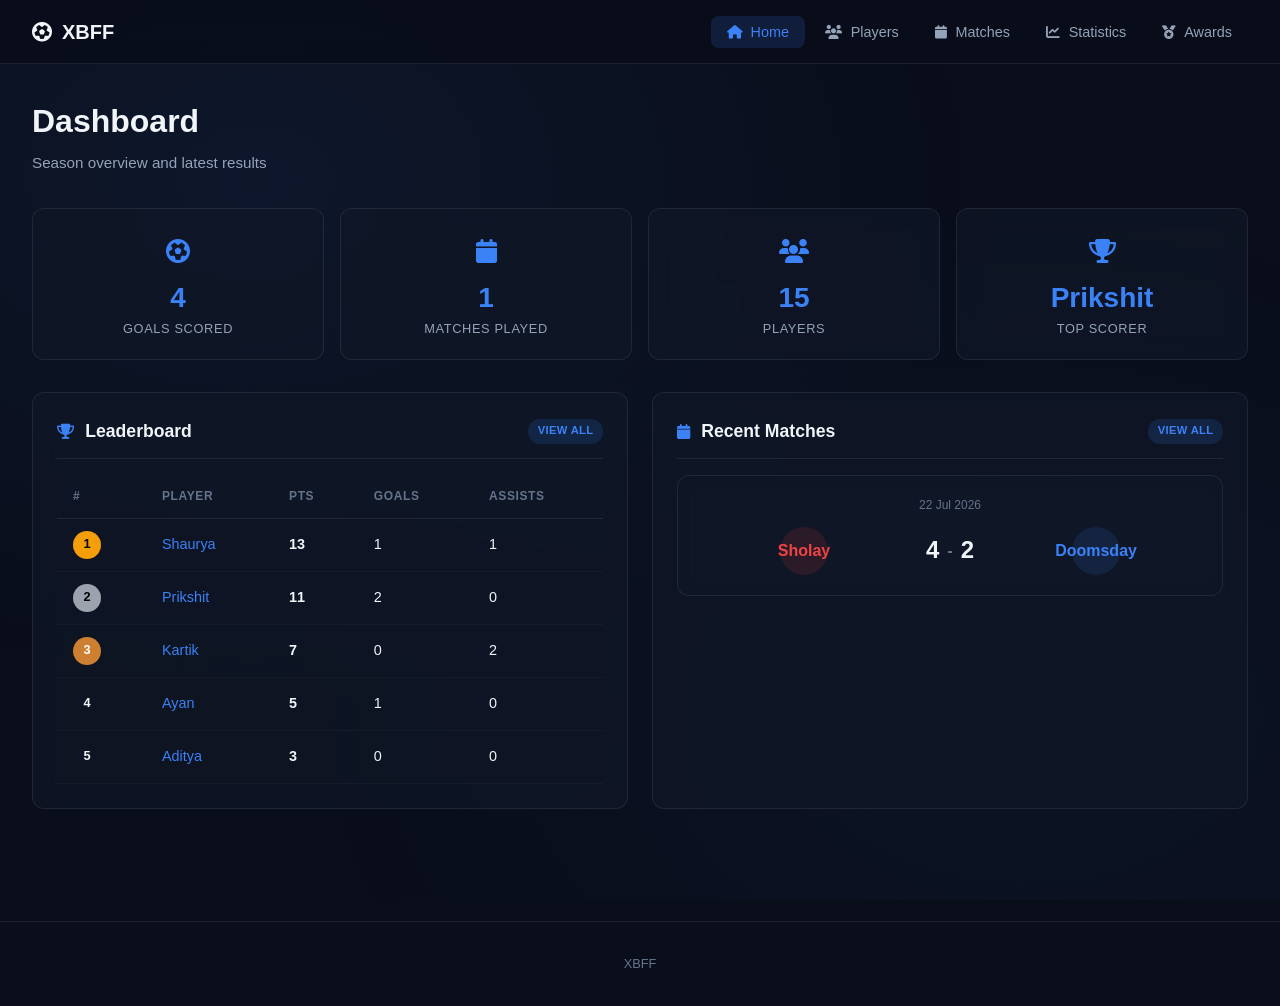
==== index.html @ e1ce7fcb "Initial commit - XBFF football league manager" ====
<!DOCTYPE html>
<html lang="en">
<head>
  <meta charset="UTF-8">
  <meta name="viewport" content="width=device-width, initial-scale=1.0">
  <title>XBFF</title>
  <link rel="stylesheet" href="css/style.css">
  <link rel="stylesheet" href="https://cdnjs.cloudflare.com/ajax/libs/font-awesome/6.5.1/css/all.min.css">
</head>
<body>
  <nav class="navbar">
    <a href="index.html" class="nav-brand"><i class="fa-solid fa-futbol"></i> XBFF</a>
    <ul class="nav-links">
      <li><a href="index.html" data-page="home"><i class="fa-solid fa-house"></i> Home</a></li>
      <li><a href="players.html" data-page="players"><i class="fa-solid fa-users"></i> Players</a></li>
      <li><a href="matches.html" data-page="matches"><i class="fa-solid fa-calendar"></i> Matches</a></li>
      <li><a href="statistics.html" data-page="stats"><i class="fa-solid fa-chart-line"></i> Statistics</a></li>
      <li><a href="awards.html" data-page="awards"><i class="fa-solid fa-medal"></i> Awards</a></li>
    </ul>
    <button class="hamburger" aria-label="Menu">
      <span></span><span></span><span></span>
    </button>
  </nav>

  <main class="main-content">
    <div class="page-header">
      <h1>Dashboard</h1>
      <p>Season overview and latest results</p>
    </div>

    <div class="stat-grid" id="overview-stats">
      <div class="loading">Loading...</div>
    </div>

    <div class="grid-2">
      <div class="card">
        <div class="card-header">
          <h2><i class="fa-solid fa-trophy"></i> Leaderboard</h2>
          <a href="awards.html" class="badge badge-blue">View All</a>
        </div>
        <div class="table-wrapper">
          <table>
            <thead><tr><th>#</th><th>Player</th><th>Pts</th><th>Goals</th><th>Assists</th></tr></thead>
            <tbody id="leaderboard-body"><tr><td colspan="5" class="loading">Loading...</td></tr></tbody>
          </table>
        </div>
      </div>

      <div class="card">
        <div class="card-header">
          <h2><i class="fa-solid fa-calendar"></i> Recent Matches</h2>
          <a href="matches.html" class="badge badge-blue">View All</a>
        </div>
        <div class="grid-4" id="recent-matches" style="margin-bottom:0">
          <div class="loading">Loading...</div>
        </div>
      </div>
    </div>
  </main>

  <footer class="footer">
    <p>XBFF</p>
  </footer>

  <script type="module" src="js/home.js"></script>
</body>
</html>
---- css/style.css ----
:root {
  --bg-primary: #0a0e1a;
  --bg-secondary: #111827;
  --bg-card: rgba(17, 24, 39, 0.7);
  --glass-bg: rgba(255, 255, 255, 0.03);
  --glass-border: rgba(255, 255, 255, 0.08);
  --accent-blue: #3b82f6;
  --accent-blue-dim: rgba(59, 130, 246, 0.15);
  --accent-hover: #60a5fa;
  --text-primary: #f1f5f9;
  --text-secondary: #94a3b8;
  --text-muted: #64748b;
  --gold: #f59e0b;
  --silver: #9ca3af;
  --bronze: #cd7f32;
  --success: #10b981;
  --danger: #ef4444;
  --warning: #f59e0b;
  --radius: 12px;
  --radius-sm: 8px;
  --radius-lg: 16px;
  --shadow: 0 4px 24px rgba(0, 0, 0, 0.3);
  --shadow-lg: 0 8px 40px rgba(0, 0, 0, 0.4);
  --transition: all 0.3s ease;
}

*, *::before, *::after {
  margin: 0;
  padding: 0;
  box-sizing: border-box;
}

html {
  scroll-behavior: smooth;
}

body {
  font-family: 'Segoe UI', -apple-system, BlinkMacSystemFont, sans-serif;
  background: var(--bg-primary);
  color: var(--text-primary);
  min-height: 100vh;
  line-height: 1.6;
  overflow-x: hidden;
}

body::before {
  content: '';
  position: fixed;
  top: 0;
  left: 0;
  width: 100%;
  height: 100%;
  background:
    radial-gradient(ellipse at 20% 20%, rgba(59, 130, 246, 0.08) 0%, transparent 50%),
    radial-gradient(ellipse at 80% 80%, rgba(59, 130, 246, 0.05) 0%, transparent 50%);
  pointer-events: none;
  z-index: 0;
}

a {
  color: var(--accent-blue);
  text-decoration: none;
  transition: var(--transition);
}

a:hover {
  color: var(--accent-hover);
}

/* ===== NAVBAR ===== */
.navbar {
  position: fixed;
  top: 0;
  left: 0;
  right: 0;
  z-index: 1000;
  background: rgba(10, 14, 26, 0.85);
  backdrop-filter: blur(20px);
  -webkit-backdrop-filter: blur(20px);
  border-bottom: 1px solid var(--glass-border);
  padding: 0 2rem;
  height: 64px;
  display: flex;
  align-items: center;
  justify-content: space-between;
}

.nav-brand {
  display: flex;
  align-items: center;
  gap: 10px;
  font-size: 1.25rem;
  font-weight: 700;
  color: var(--text-primary);
}

.nav-brand span {
  color: var(--accent-blue);
}

.nav-links {
  display: flex;
  gap: 0.25rem;
  list-style: none;
}

.nav-links a {
  padding: 0.5rem 1rem;
  border-radius: var(--radius-sm);
  color: var(--text-secondary);
  font-size: 0.9rem;
  font-weight: 500;
  transition: var(--transition);
}

.nav-links a:hover,
.nav-links a.active {
  color: var(--text-primary);
  background: var(--glass-bg);
}

.nav-links a.active {
  color: var(--accent-blue);
  background: var(--accent-blue-dim);
}

.hamburger {
  display: none;
  flex-direction: column;
  gap: 5px;
  cursor: pointer;
  padding: 8px;
  background: none;
  border: none;
}

.hamburger span {
  width: 24px;
  height: 2px;
  background: var(--text-primary);
  border-radius: 2px;
  transition: var(--transition);
}

/* ===== MAIN CONTENT ===== */
.main-content {
  position: relative;
  z-index: 1;
  margin-top: 64px;
  padding: 2rem;
  max-width: 1280px;
  margin-left: auto;
  margin-right: auto;
}

/* ===== PAGE HEADER ===== */
.page-header {
  margin-bottom: 2rem;
}

.page-header h1 {
  font-size: 2rem;
  font-weight: 700;
  margin-bottom: 0.25rem;
}

.page-header p {
  color: var(--text-secondary);
  font-size: 0.95rem;
}

/* ===== CARDS ===== */
.card {
  background: var(--bg-card);
  backdrop-filter: blur(12px);
  -webkit-backdrop-filter: blur(12px);
  border: 1px solid var(--glass-border);
  border-radius: var(--radius);
  padding: 1.5rem;
  transition: var(--transition);
}

.card:hover {
  border-color: rgba(59, 130, 246, 0.2);
  box-shadow: var(--shadow);
}

.card-header {
  display: flex;
  align-items: center;
  justify-content: space-between;
  margin-bottom: 1rem;
  padding-bottom: 0.75rem;
  border-bottom: 1px solid var(--glass-border);
}

.card-header h2 {
  font-size: 1.1rem;
  font-weight: 600;
}

/* ===== STAT CARDS ===== */
.stat-grid {
  display: grid;
  grid-template-columns: repeat(auto-fit, minmax(200px, 1fr));
  gap: 1rem;
  margin-bottom: 2rem;
}

.stat-card {
  background: var(--bg-card);
  backdrop-filter: blur(12px);
  border: 1px solid var(--glass-border);
  border-radius: var(--radius);
  padding: 1.25rem;
  text-align: center;
  transition: var(--transition);
}

.stat-card:hover {
  transform: translateY(-2px);
  border-color: rgba(59, 130, 246, 0.2);
  box-shadow: var(--shadow);
}

.stat-card .stat-icon {
  font-size: 1.75rem;
  margin-bottom: 0.5rem;
}

.stat-card .stat-value {
  font-size: 1.75rem;
  font-weight: 700;
  color: var(--accent-blue);
  line-height: 1.2;
}

.stat-card .stat-label {
  font-size: 0.8rem;
  color: var(--text-secondary);
  text-transform: uppercase;
  letter-spacing: 0.05em;
  margin-top: 0.25rem;
}

/* ===== TABLE ===== */
.table-wrapper {
  overflow-x: auto;
}

table {
  width: 100%;
  border-collapse: collapse;
}

thead th {
  padding: 0.75rem 1rem;
  text-align: left;
  font-size: 0.75rem;
  font-weight: 600;
  color: var(--text-muted);
  text-transform: uppercase;
  letter-spacing: 0.05em;
  border-bottom: 1px solid var(--glass-border);
  white-space: nowrap;
}

tbody td {
  padding: 0.75rem 1rem;
  font-size: 0.9rem;
  border-bottom: 1px solid rgba(255, 255, 255, 0.03);
  white-space: nowrap;
}

tbody tr {
  transition: var(--transition);
}

tbody tr:hover {
  background: rgba(59, 130, 246, 0.05);
}

tbody tr.highlight {
  background: rgba(59, 130, 246, 0.08);
}

.rank-badge {
  display: inline-flex;
  align-items: center;
  justify-content: center;
  width: 28px;
  height: 28px;
  border-radius: 50%;
  font-size: 0.8rem;
  font-weight: 700;
}

.rank-1 { background: var(--gold); color: #000; }
.rank-2 { background: var(--silver); color: #000; }
.rank-3 { background: var(--bronze); color: #fff; }

/* ===== PLAYER CELL ===== */
.player-cell {
  display: flex;
  align-items: center;
  gap: 0.75rem;
}

.player-avatar {
  width: 36px;
  height: 36px;
  border-radius: 50%;
  background: var(--accent-blue-dim);
  display: flex;
  align-items: center;
  justify-content: center;
  font-weight: 700;
  font-size: 0.8rem;
  color: var(--accent-blue);
  flex-shrink: 0;
  overflow: hidden;
}

.player-avatar img {
  width: 100%;
  height: 100%;
  object-fit: cover;
}

.player-name {
  font-weight: 600;
  color: var(--text-primary);
}

/* ===== GRID LAYOUTS ===== */
.grid-2 {
  display: grid;
  grid-template-columns: repeat(auto-fit, minmax(300px, 1fr));
  gap: 1.5rem;
  margin-bottom: 2rem;
}

.grid-3 {
  display: grid;
  grid-template-columns: repeat(auto-fit, minmax(280px, 1fr));
  gap: 1.5rem;
  margin-bottom: 2rem;
}

.grid-4 {
  display: grid;
  grid-template-columns: repeat(auto-fit, minmax(250px, 1fr));
  gap: 1rem;
  margin-bottom: 2rem;
}

/* ===== MATCH CARD ===== */
.match-card {
  background: var(--bg-card);
  backdrop-filter: blur(12px);
  border: 1px solid var(--glass-border);
  border-radius: var(--radius);
  padding: 1.25rem;
  cursor: pointer;
  transition: var(--transition);
}

.match-card:hover {
  border-color: rgba(59, 130, 246, 0.3);
  transform: translateY(-2px);
  box-shadow: var(--shadow);
}

.match-card .match-date {
  font-size: 0.75rem;
  color: var(--text-muted);
  text-align: center;
  margin-bottom: 0.75rem;
}

.match-card .match-teams {
  display: flex;
  align-items: center;
  justify-content: center;
  gap: 1rem;
}

.match-card .team-info {
  display: flex;
  flex-direction: column;
  align-items: center;
  gap: 0.5rem;
  flex: 1;
}

.match-card .team-name {
  font-size: 0.85rem;
  font-weight: 600;
  text-align: center;
}

.match-card .team-crest {
  width: 48px;
  height: 48px;
  border-radius: 50%;
  display: flex;
  align-items: center;
  justify-content: center;
  font-weight: 700;
  font-size: 1rem;
}

.match-card .match-score {
  display: flex;
  align-items: center;
  gap: 0.5rem;
  font-size: 1.5rem;
  font-weight: 800;
}

.match-card .match-score .score-sep {
  color: var(--text-muted);
  font-size: 1rem;
}

/* ===== PLAYER PROFILE ===== */
.profile-header {
  display: flex;
  align-items: center;
  gap: 2rem;
  margin-bottom: 2rem;
  padding: 2rem;
  background: var(--bg-card);
  backdrop-filter: blur(12px);
  border: 1px solid var(--glass-border);
  border-radius: var(--radius-lg);
}

.profile-photo {
  width: 120px;
  height: 120px;
  border-radius: 50%;
  background: var(--accent-blue-dim);
  display: flex;
  align-items: center;
  justify-content: center;
  font-size: 3rem;
  font-weight: 700;
  color: var(--accent-blue);
  flex-shrink: 0;
  overflow: hidden;
  border: 3px solid var(--accent-blue);
}

.profile-photo img {
  width: 100%;
  height: 100%;
  object-fit: cover;
}

.profile-info h1 {
  font-size: 1.75rem;
  font-weight: 700;
  margin-bottom: 0.25rem;
}

.profile-meta {
  display: flex;
  gap: 1.5rem;
  margin-top: 0.5rem;
  flex-wrap: wrap;
}

.profile-meta span {
  display: flex;
  align-items: center;
  gap: 0.4rem;
  font-size: 0.9rem;
  color: var(--text-secondary);
}

/* ===== TIMELINE ===== */
.timeline {
  position: relative;
  padding-left: 2rem;
}

.timeline::before {
  content: '';
  position: absolute;
  left: 0;
  top: 0;
  bottom: 0;
  width: 2px;
  background: var(--glass-border);
}

.timeline-item {
  position: relative;
  padding-bottom: 1.25rem;
  display: flex;
  align-items: flex-start;
  gap: 0.75rem;
}

.timeline-item::before {
  content: '';
  position: absolute;
  left: -2rem;
  top: 6px;
  width: 10px;
  height: 10px;
  border-radius: 50%;
  background: var(--accent-blue);
  border: 2px solid var(--bg-primary);
  transform: translateX(-4px);
  z-index: 1;
}

.timeline-item.goal::before { background: var(--success); }
.timeline-item.assist::before { background: var(--accent-blue); }
.timeline-item.yellow::before { background: var(--warning); }
.timeline-item.red::before { background: var(--danger); }
.timeline-item.save::before { background: #8b5cf6; }
.timeline-item.ownGoal::before { background: #f97316; }
.timeline-item.pass::before { background: var(--text-muted); }
.timeline-item.dribble::before { background: #ec4899; }

.timeline-minute {
  font-size: 0.8rem;
  font-weight: 700;
  color: var(--text-muted);
  min-width: 30px;
}

.timeline-content {
  flex: 1;
}

.timeline-content .event-type {
  font-weight: 600;
  font-size: 0.9rem;
}

.timeline-item.yellow .event-type { color: var(--warning); }
.timeline-item.yellow .event-type i { color: var(--warning); }
.timeline-item.red .event-type { color: var(--danger); }
.timeline-item.red .event-type i { color: var(--danger); }

.timeline-content .event-player {
  font-weight: 600;
  color: var(--text-primary);
}

.timeline-content .event-secondary {
  font-size: 0.8rem;
  color: var(--text-secondary);
}

/* ===== AWARD CARD ===== */
.award-card {
  background: var(--bg-card);
  backdrop-filter: blur(12px);
  border: 1px solid var(--glass-border);
  border-radius: var(--radius);
  padding: 1.5rem;
  text-align: center;
  transition: var(--transition);
  position: relative;
  overflow: hidden;
}

.award-card::before {
  content: '';
  position: absolute;
  top: 0;
  left: 0;
  right: 0;
  height: 3px;
  background: linear-gradient(90deg, var(--gold), var(--accent-blue));
}

.award-card:hover {
  transform: translateY(-4px);
  box-shadow: var(--shadow-lg);
}

.award-icon {
  font-size: 2.5rem;
  margin-bottom: 0.75rem;
}

.award-title {
  font-size: 1rem;
  font-weight: 700;
  color: var(--gold);
  margin-bottom: 0.5rem;
  text-transform: uppercase;
  letter-spacing: 0.05em;
}

.award-winner {
  font-size: 1.1rem;
  font-weight: 600;
  margin-bottom: 0.25rem;
}

.award-stat {
  font-size: 0.8rem;
  color: var(--text-secondary);
}

/* ===== LOADING ===== */
.loading {
  display: flex;
  align-items: center;
  justify-content: center;
  padding: 3rem;
  color: var(--text-secondary);
}

.loading::after {
  content: '';
  width: 24px;
  height: 24px;
  margin-left: 0.75rem;
  border: 3px solid var(--glass-border);
  border-top-color: var(--accent-blue);
  border-radius: 50%;
  animation: spin 0.8s linear infinite;
}

@keyframes spin {
  to { transform: rotate(360deg); }
}

/* ===== BADGE ===== */
.badge {
  display: inline-flex;
  align-items: center;
  padding: 0.2rem 0.6rem;
  border-radius: 12px;
  font-size: 0.7rem;
  font-weight: 600;
  text-transform: uppercase;
  letter-spacing: 0.03em;
}

.badge-blue {
  background: var(--accent-blue-dim);
  color: var(--accent-blue);
}

.badge-success {
  background: rgba(16, 185, 129, 0.15);
  color: var(--success);
}

.badge-danger {
  background: rgba(239, 68, 68, 0.15);
  color: var(--danger);
}

.badge-warning {
  background: rgba(245, 158, 11, 0.15);
  color: var(--warning);
}

/* ===== FOOTER ===== */
.footer {
  text-align: center;
  padding: 2rem;
  margin-top: 3rem;
  color: var(--text-muted);
  font-size: 0.8rem;
  border-top: 1px solid var(--glass-border);
}

/* ===== SECTION DIVIDER ===== */
.section-title {
  font-size: 1.25rem;
  font-weight: 700;
  margin-bottom: 1rem;
  display: flex;
  align-items: center;
  gap: 0.5rem;
}

.section-title::after {
  content: '';
  flex: 1;
  height: 1px;
  background: var(--glass-border);
  margin-left: 0.5rem;
}

/* ===== MATCH DETAIL HEADER ===== */
.match-detail-header {
  display: flex;
  align-items: center;
  justify-content: center;
  gap: 2rem;
  padding: 2rem;
  background: var(--bg-card);
  backdrop-filter: blur(12px);
  border: 1px solid var(--glass-border);
  border-radius: var(--radius-lg);
  margin-bottom: 2rem;
}

.match-detail-header .team-side {
  display: flex;
  flex-direction: column;
  align-items: center;
  gap: 0.75rem;
  flex: 1;
}

.match-detail-header .team-crest-lg {
  width: 80px;
  height: 80px;
  border-radius: 50%;
  display: flex;
  align-items: center;
  justify-content: center;
  font-weight: 700;
  font-size: 1.5rem;
}

.match-detail-header .score-center {
  display: flex;
  flex-direction: column;
  align-items: center;
  gap: 0.5rem;
}

.match-detail-header .score-display {
  font-size: 3rem;
  font-weight: 800;
  letter-spacing: 0.1em;
}

.match-detail-header .score-separator {
  color: var(--text-muted);
  font-size: 1.5rem;
  font-weight: 300;
}

/* ===== ANIMATIONS ===== */
@keyframes fadeIn {
  from { opacity: 0; transform: translateY(10px); }
  to { opacity: 1; transform: translateY(0); }
}

.animate-in {
  animation: fadeIn 0.4s ease forwards;
}

.stagger-1 { animation-delay: 0.05s; }
.stagger-2 { animation-delay: 0.1s; }
.stagger-3 { animation-delay: 0.15s; }
.stagger-4 { animation-delay: 0.2s; }

/* ===== RESPONSIVE ===== */
@media (max-width: 768px) {
  .main-content {
    padding: 1rem;
  }

  .navbar {
    padding: 0 1rem;
  }

  .nav-links {
    display: none;
    position: absolute;
    top: 64px;
    left: 0;
    right: 0;
    background: rgba(10, 14, 26, 0.95);
    backdrop-filter: blur(20px);
    flex-direction: column;
    padding: 1rem;
    border-bottom: 1px solid var(--glass-border);
  }

  .nav-links.open {
    display: flex;
  }

  .hamburger {
    display: flex;
  }

  .page-header h1 {
    font-size: 1.5rem;
  }

  .stat-grid {
    grid-template-columns: repeat(2, 1fr);
  }

  .grid-2, .grid-3, .grid-4 {
    grid-template-columns: 1fr;
  }

  .profile-header {
    flex-direction: column;
    text-align: center;
    padding: 1.5rem;
  }

  .profile-meta {
    justify-content: center;
  }

  .match-detail-header {
    flex-direction: column;
    gap: 1rem;
    padding: 1.5rem;
  }

  .match-detail-header .score-display {
    font-size: 2rem;
  }

  .match-card .match-teams {
    gap: 0.5rem;
  }

  .match-card .team-name {
    font-size: 0.75rem;
  }

  table {
    font-size: 0.85rem;
  }

  thead th, tbody td {
    padding: 0.5rem 0.6rem;
  }
}

@media (max-width: 480px) {
  .stat-grid {
    grid-template-columns: 1fr 1fr;
  }

  .stat-card .stat-value {
    font-size: 1.4rem;
  }

  .match-card .team-crest {
    width: 36px;
    height: 36px;
    font-size: 0.8rem;
  }
}

/* ===== SCROLLBAR ===== */
::-webkit-scrollbar {
  width: 6px;
}

::-webkit-scrollbar-track {
  background: var(--bg-primary);
}

::-webkit-scrollbar-thumb {
  background: var(--glass-border);
  border-radius: 3px;
}

::-webkit-scrollbar-thumb:hover {
  background: var(--text-muted);
}

/* ===== TOOLTIP ===== */
[data-tooltip] {
  position: relative;
}

[data-tooltip]::after {
  content: attr(data-tooltip);
  position: absolute;
  bottom: 100%;
  left: 50%;
  transform: translateX(-50%);
  padding: 0.4rem 0.75rem;
  background: var(--bg-secondary);
  color: var(--text-primary);
  font-size: 0.75rem;
  border-radius: var(--radius-sm);
  white-space: nowrap;
  opacity: 0;
  pointer-events: none;
  transition: opacity 0.2s;
  border: 1px solid var(--glass-border);
  z-index: 100;
}

[data-tooltip]:hover::after {
  opacity: 1;
}

/* ===== COMPARISON BAR ===== */
.comparison-bar {
  display: flex;
  align-items: center;
  gap: 0.5rem;
  margin: 0.25rem 0;
}

.comparison-bar .bar-label {
  font-size: 0.8rem;
  color: var(--text-secondary);
  min-width: 60px;
}

.comparison-bar .bar-track {
  flex: 1;
  height: 6px;
  background: var(--glass-bg);
  border-radius: 3px;
  overflow: hidden;
}

.comparison-bar .bar-fill {
  height: 100%;
  background: var(--accent-blue);
  border-radius: 3px;
  transition: width 0.6s ease;
}

.comparison-bar .bar-value {
  font-size: 0.8rem;
  font-weight: 600;
  min-width: 30px;
  text-align: right;
}

/* ===== TAB SYSTEM ===== */
.tabs {
  display: flex;
  gap: 0.25rem;
  margin-bottom: 1.5rem;
  border-bottom: 1px solid var(--glass-border);
  padding-bottom: 0;
}

.tab-btn {
  padding: 0.75rem 1.25rem;
  background: none;
  border: none;
  color: var(--text-secondary);
  font-size: 0.9rem;
  font-weight: 500;
  cursor: pointer;
  border-bottom: 2px solid transparent;
  margin-bottom: -1px;
  transition: var(--transition);
}

.tab-btn:hover {
  color: var(--text-primary);
}

.tab-btn.active {
  color: var(--accent-blue);
  border-bottom-color: var(--accent-blue);
}

.tab-content {
  display: none;
}

.tab-content.active {
  display: block;
  animation: fadeIn 0.3s ease;
}

/* ===== ROSTER LIST ===== */
.roster-list {
  display: flex;
  flex-wrap: wrap;
  gap: 0.5rem;
}

.roster-player {
  display: inline-flex;
  align-items: center;
  padding: 0.35rem 0.75rem;
  border-radius: 20px;
  font-size: 0.8rem;
  font-weight: 500;
  background: var(--glass-bg);
  border: 1px solid var(--glass-border);
  transition: var(--transition);
}

.roster-player:hover {
  background: var(--accent-blue-dim);
  border-color: rgba(59, 130, 246, 0.3);
}

/* ===== PLAYER CARD ===== */
.player-card {
  display: block;
}

.player-card:hover {
  transform: translateY(-2px);
}

/* ===== NAV ICONS ===== */
.nav-links a i {
  margin-right: 0.3rem;
  font-size: 0.85rem;
}

/* ===== STAT ICON ===== */
.stat-card .stat-icon {
  color: var(--accent-blue);
}

.stat-card .stat-icon i {
  font-size: 1.5rem;
}

/* ===== AWARD ICON ===== */
.award-icon {
  color: var(--gold);
}

.award-icon i {
  font-size: 2.25rem;
}

/* ===== CARD HEADER ICONS ===== */
.card-header h2 i {
  margin-right: 0.4rem;
  color: var(--accent-blue);
  font-size: 0.95rem;
}

/* ===== PAGE HEADER ICONS ===== */
.page-header h1 i {
  margin-right: 0.4rem;
  color: var(--accent-blue);
}
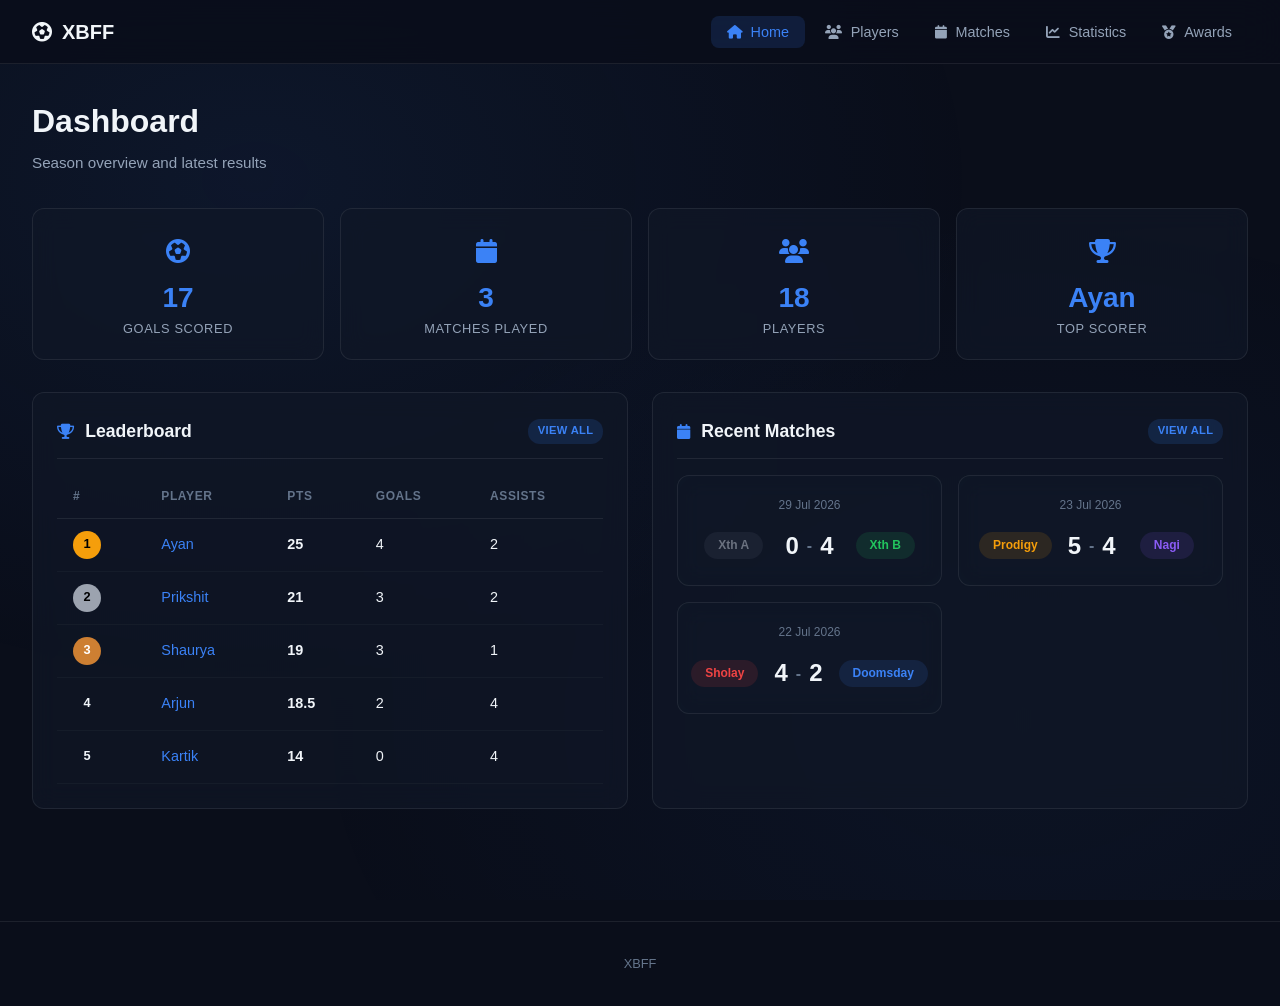
==== commit 225d8f09: "Add 3D football SVG favicon on all pages" ====
--- a/index.html
+++ b/index.html
@@ -4,6 +4,7 @@
   <meta charset="UTF-8">
   <meta name="viewport" content="width=device-width, initial-scale=1.0">
   <title>XBFF</title>
+  <link rel="icon" type="image/svg+xml" href="favicon.svg">
   <link rel="stylesheet" href="css/style.css">
   <link rel="stylesheet" href="https://cdnjs.cloudflare.com/ajax/libs/font-awesome/6.5.1/css/all.min.css">
 </head>
--- a/css/style.css
+++ b/css/style.css
@@ -400,14 +400,14 @@
 }
 
 .match-card .team-crest {
-  width: 48px;
-  height: 48px;
-  border-radius: 50%;
-  display: flex;
+  display: inline-flex;
   align-items: center;
   justify-content: center;
   font-weight: 700;
-  font-size: 1rem;
+  font-size: 0.75rem;
+  padding: 4px 14px;
+  border-radius: 999px;
+  white-space: nowrap;
 }
 
 .match-card .match-score {
@@ -717,14 +717,14 @@
 }
 
 .match-detail-header .team-crest-lg {
-  width: 80px;
-  height: 80px;
-  border-radius: 50%;
-  display: flex;
+  display: inline-flex;
   align-items: center;
   justify-content: center;
   font-weight: 700;
-  font-size: 1.5rem;
+  font-size: 1rem;
+  padding: 8px 24px;
+  border-radius: 999px;
+  white-space: nowrap;
 }
 
 .match-detail-header .score-center {
@@ -744,6 +744,14 @@
   color: var(--text-muted);
   font-size: 1.5rem;
   font-weight: 300;
+}
+
+.match-detail-header .team-side.winner {
+  position: relative;
+}
+
+.match-detail-header .team-side.winner .team-name {
+  font-weight: 700;
 }
 
 /* ===== ANIMATIONS ===== */
@@ -838,6 +846,61 @@
 
   thead th, tbody td {
     padding: 0.5rem 0.6rem;
+  }
+
+  .standings-table thead th,
+  .standings-table tbody td {
+    padding: 0.5rem 0.3rem;
+    font-size: 0.75rem;
+  }
+
+  .standings-table .player-name-link {
+    font-size: 0.75rem;
+  }
+
+  .standings-table .player-avatar-sm {
+    width: 22px;
+    height: 22px;
+    font-size: 0.55rem;
+  }
+
+  .stats-table thead th,
+  .stats-table tbody td {
+    padding: 0.5rem 0.6rem;
+    font-size: 0.78rem;
+  }
+
+  .profile-stats-row {
+    grid-template-columns: repeat(3, 1fr);
+  }
+
+  .player-hero {
+    flex-direction: column;
+    text-align: center;
+    padding: 1.5rem;
+    gap: 1rem;
+  }
+
+  .player-hero-meta {
+    justify-content: center;
+  }
+
+  .player-hero-info h1 {
+    font-size: 1.5rem;
+  }
+
+  .player-stat-mini-grid {
+    grid-template-columns: repeat(3, 1fr);
+  }
+
+  .stat-bar-item {
+    flex-wrap: wrap;
+    gap: 0.4rem;
+  }
+
+  .stat-bar-label {
+    min-width: 60px;
+    font-size: 0.7rem;
   }
 }
 
@@ -1012,6 +1075,412 @@
   transform: translateY(-2px);
 }
 
+/* ===== STANDINGS TABLE (Group Stage Style) ===== */
+.standings-table {
+  width: 100%;
+  border-collapse: collapse;
+}
+
+.standings-table thead th {
+  padding: 0.75rem 0.5rem;
+  text-align: center;
+  font-size: 0.7rem;
+  font-weight: 600;
+  color: var(--text-muted);
+  text-transform: uppercase;
+  letter-spacing: 0.05em;
+  border-bottom: 2px solid var(--glass-border);
+  white-space: nowrap;
+  cursor: pointer;
+  user-select: none;
+  transition: var(--transition);
+}
+
+.standings-table thead th:hover {
+  color: var(--text-primary);
+  background: rgba(255, 255, 255, 0.03);
+}
+
+.standings-table thead th:first-child {
+  text-align: center;
+  width: 40px;
+  cursor: default;
+}
+
+.standings-table thead th:first-child:hover {
+  background: none;
+}
+
+.standings-table thead th.player-name-header {
+  text-align: left;
+}
+
+.standings-table thead th .sort-arrow {
+  margin-left: 3px;
+  font-size: 0.6rem;
+  opacity: 0.4;
+}
+
+.standings-table thead th.sorted-asc .sort-arrow,
+.standings-table thead th.sorted-desc .sort-arrow {
+  opacity: 1;
+  color: var(--accent-blue);
+}
+
+.standings-table thead th.sorted-asc .sort-arrow::after {
+  content: '\25B2';
+}
+
+.standings-table thead th.sorted-desc .sort-arrow::after {
+  content: '\25BC';
+}
+
+.standings-table tbody td {
+  padding: 0.65rem 0.5rem;
+  text-align: center;
+  font-size: 0.85rem;
+  border-bottom: 1px solid rgba(255, 255, 255, 0.04);
+  vertical-align: middle;
+}
+
+.standings-table tbody td:first-child {
+  text-align: center;
+}
+
+.standings-table tbody td.player-name-cell {
+  text-align: left;
+}
+
+.standings-table tbody tr {
+  transition: var(--transition);
+  cursor: pointer;
+}
+
+.standings-table tbody tr:hover {
+  background: rgba(59, 130, 246, 0.06);
+}
+
+.standings-table .pts-cell {
+  font-weight: 700;
+  color: var(--accent-blue);
+  font-size: 1rem;
+}
+
+.standings-table .pos-cell {
+  font-weight: 700;
+  font-size: 0.9rem;
+}
+
+.standings-table .stat-pos { color: var(--success); }
+.standings-table .stat-neg { color: var(--danger); }
+
+.standings-table .player-mini {
+  display: flex;
+  align-items: center;
+  gap: 0.6rem;
+}
+
+.standings-table .player-avatar-sm {
+  width: 28px;
+  height: 28px;
+  border-radius: 50%;
+  background: var(--accent-blue-dim);
+  display: flex;
+  align-items: center;
+  justify-content: center;
+  font-weight: 700;
+  font-size: 0.65rem;
+  color: var(--accent-blue);
+  flex-shrink: 0;
+  overflow: hidden;
+}
+
+.standings-table .player-avatar-sm img {
+  width: 100%;
+  height: 100%;
+  object-fit: cover;
+}
+
+.standings-table .player-name-link {
+  font-weight: 600;
+  color: var(--text-primary);
+  font-size: 0.85rem;
+}
+
+.standings-table .player-name-link:hover {
+  color: var(--accent-blue);
+}
+
+.standings-table .rank-badge-sm {
+  display: inline-flex;
+  align-items: center;
+  justify-content: center;
+  width: 24px;
+  height: 24px;
+  border-radius: 50%;
+  font-size: 0.7rem;
+  font-weight: 700;
+}
+
+.standings-table .rank-badge-sm.rank-1 { background: var(--gold); color: #000; }
+.standings-table .rank-badge-sm.rank-2 { background: var(--silver); color: #000; }
+.standings-table .rank-badge-sm.rank-3 { background: var(--bronze); color: #fff; }
+
+
+/* ===== STATS TABLE (Player Profile) ===== */
+.stats-table-wrap {
+  background: var(--bg-card);
+  backdrop-filter: blur(12px);
+  border: 1px solid var(--glass-border);
+  border-radius: var(--radius);
+  overflow: hidden;
+  margin-bottom: 2rem;
+}
+
+.stats-table {
+  width: 100%;
+  border-collapse: collapse;
+}
+
+.stats-table thead th {
+  padding: 0.75rem 1rem;
+  text-align: left;
+  font-size: 0.7rem;
+  font-weight: 600;
+  color: var(--text-muted);
+  text-transform: uppercase;
+  letter-spacing: 0.05em;
+  border-bottom: 2px solid var(--glass-border);
+  background: rgba(255, 255, 255, 0.02);
+}
+
+.stats-table tbody td {
+  padding: 0.7rem 1rem;
+  font-size: 0.85rem;
+  border-bottom: 1px solid rgba(255, 255, 255, 0.03);
+}
+
+.stats-table tbody tr:last-child td {
+  border-bottom: none;
+}
+
+.stats-table tbody tr:hover {
+  background: rgba(59, 130, 246, 0.04);
+}
+
+.stats-table .stat-label {
+  color: var(--text-secondary);
+  font-weight: 500;
+}
+
+.stats-table .stat-value {
+  font-weight: 700;
+  text-align: right;
+}
+
+.stats-table .stat-value.positive { color: var(--success); }
+.stats-table .stat-value.negative { color: var(--danger); }
+.stats-table .stat-value.neutral { color: var(--text-primary); }
+.stats-table .stat-value.highlight { color: var(--accent-blue); font-size: 1.1rem; }
+
+/* ===== PLAYER HERO ===== */
+.player-hero {
+  display: flex;
+  align-items: center;
+  gap: 2rem;
+  margin-bottom: 2rem;
+  padding: 2.5rem 2rem;
+  background: linear-gradient(135deg, rgba(59, 130, 246, 0.12), rgba(139, 92, 246, 0.08));
+  border: 1px solid var(--glass-border);
+  border-radius: var(--radius-lg);
+  position: relative;
+  overflow: hidden;
+}
+
+.player-hero::before {
+  content: '';
+  position: absolute;
+  top: -50%;
+  right: -20%;
+  width: 300px;
+  height: 300px;
+  border-radius: 50%;
+  background: radial-gradient(circle, rgba(59, 130, 246, 0.06), transparent);
+  pointer-events: none;
+}
+
+.player-hero-photo {
+  width: 100px;
+  height: 100px;
+  border-radius: 50%;
+  background: var(--accent-blue-dim);
+  display: flex;
+  align-items: center;
+  justify-content: center;
+  font-size: 2.5rem;
+  font-weight: 700;
+  color: var(--accent-blue);
+  flex-shrink: 0;
+  overflow: hidden;
+  border: 3px solid rgba(59, 130, 246, 0.3);
+  position: relative;
+  z-index: 1;
+}
+
+.player-hero-photo img {
+  width: 100%;
+  height: 100%;
+  object-fit: cover;
+}
+
+.player-hero-info {
+  position: relative;
+  z-index: 1;
+  flex: 1;
+}
+
+.player-hero-info h1 {
+  font-size: 2rem;
+  font-weight: 800;
+  margin-bottom: 0.15rem;
+  letter-spacing: -0.02em;
+}
+
+.player-hero-meta {
+  display: flex;
+  gap: 1rem;
+  margin-bottom: 0.75rem;
+  flex-wrap: wrap;
+}
+
+.player-hero-meta span {
+  display: flex;
+  align-items: center;
+  gap: 0.4rem;
+  font-size: 0.85rem;
+  color: var(--text-secondary);
+}
+
+.player-hero-rank {
+  display: inline-flex;
+  align-items: center;
+  gap: 0.5rem;
+  padding: 4px 14px;
+  border-radius: 999px;
+  font-size: 0.8rem;
+  font-weight: 700;
+}
+
+.player-hero-rank.gold { background: rgba(245, 158, 11, 0.2); color: var(--gold); }
+.player-hero-rank.silver { background: rgba(156, 163, 175, 0.2); color: var(--silver); }
+.player-hero-rank.bronze { background: rgba(205, 127, 50, 0.2); color: var(--bronze); }
+.player-hero-rank.other { background: rgba(255, 255, 255, 0.05); color: var(--text-secondary); }
+
+/* ===== PLAYER STAT MINI GRID ===== */
+.player-stat-mini-grid {
+  display: grid;
+  grid-template-columns: repeat(6, 1fr);
+  gap: 0.75rem;
+  margin-bottom: 2rem;
+}
+
+.player-stat-mini {
+  background: var(--bg-card);
+  border: 1px solid var(--glass-border);
+  border-radius: var(--radius);
+  padding: 1rem 0.5rem;
+  text-align: center;
+  transition: var(--transition);
+}
+
+.player-stat-mini:hover {
+  border-color: rgba(59, 130, 246, 0.2);
+  transform: translateY(-2px);
+}
+
+.player-stat-mini .psm-icon {
+  font-size: 1.1rem;
+  color: var(--accent-blue);
+  margin-bottom: 0.3rem;
+}
+
+.player-stat-mini .psm-value {
+  font-size: 1.3rem;
+  font-weight: 700;
+  color: var(--text-primary);
+  line-height: 1.2;
+}
+
+.player-stat-mini .psm-label {
+  font-size: 0.6rem;
+  color: var(--text-muted);
+  text-transform: uppercase;
+  letter-spacing: 0.05em;
+  margin-top: 0.15rem;
+}
+
+/* ===== STAT BARS ===== */
+.stat-bars-section {
+  background: var(--bg-card);
+  border: 1px solid var(--glass-border);
+  border-radius: var(--radius);
+  padding: 1.5rem;
+  margin-bottom: 2rem;
+}
+
+.stat-bars-title {
+  font-size: 1rem;
+  font-weight: 700;
+  margin-bottom: 1rem;
+  display: flex;
+  align-items: center;
+  gap: 0.5rem;
+}
+
+.stat-bars-title i {
+  color: var(--accent-blue);
+}
+
+.stat-bar-item {
+  display: flex;
+  align-items: center;
+  gap: 0.75rem;
+  margin-bottom: 0.75rem;
+}
+
+.stat-bar-item:last-child {
+  margin-bottom: 0;
+}
+
+.stat-bar-label {
+  font-size: 0.78rem;
+  font-weight: 600;
+  color: var(--text-secondary);
+  min-width: 80px;
+}
+
+.stat-bar-track {
+  flex: 1;
+  height: 8px;
+  background: rgba(255, 255, 255, 0.05);
+  border-radius: 4px;
+  overflow: hidden;
+}
+
+.stat-bar-fill {
+  height: 100%;
+  border-radius: 4px;
+  transition: width 0.8s ease;
+}
+
+.stat-bar-value {
+  font-size: 0.78rem;
+  font-weight: 700;
+  color: var(--text-primary);
+  min-width: 36px;
+  text-align: right;
+}
+
 /* ===== NAV ICONS ===== */
 .nav-links a i {
   margin-right: 0.3rem;
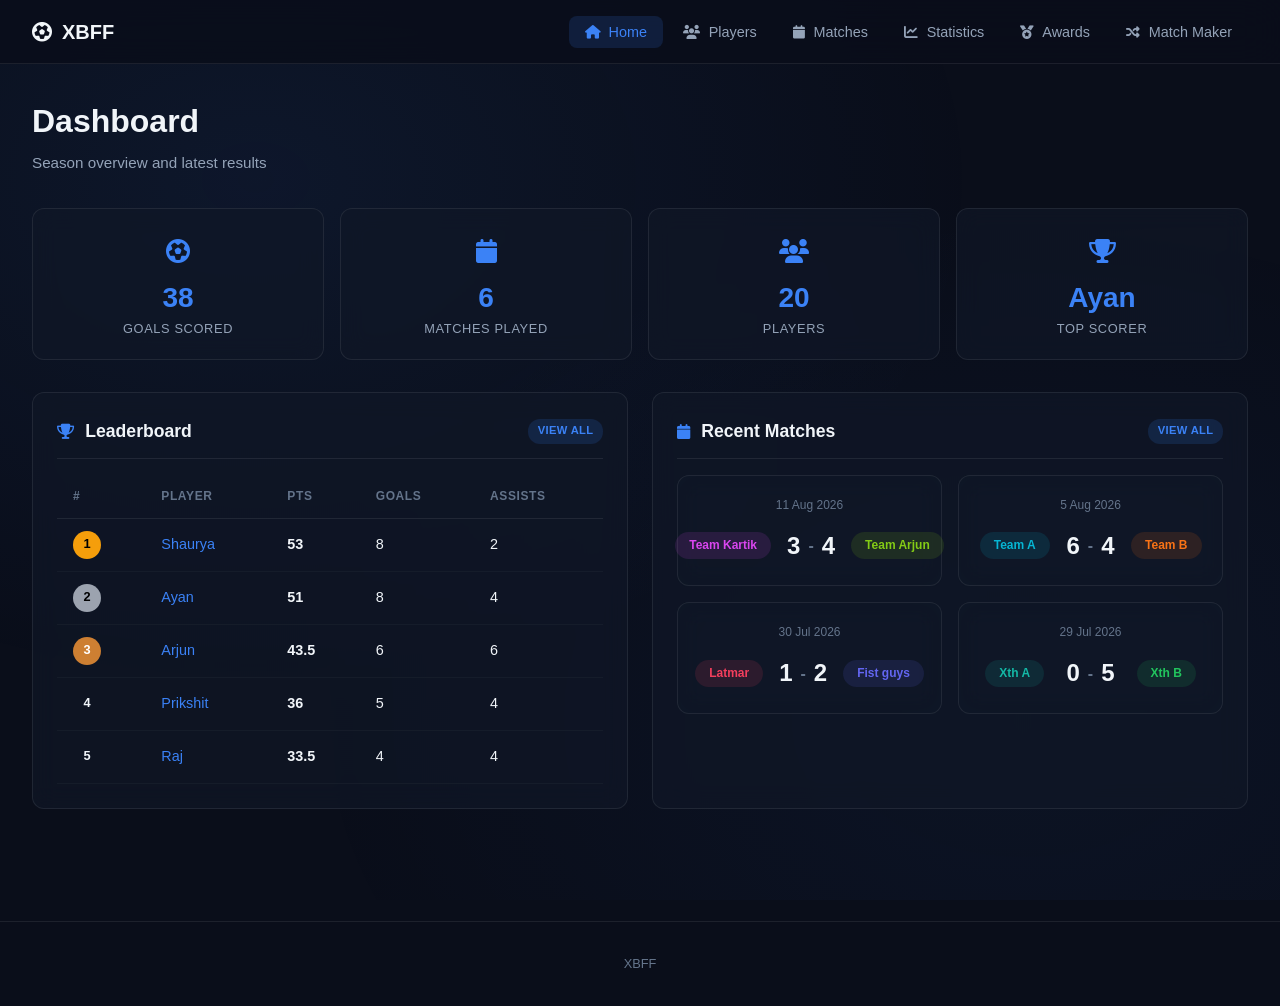
==== commit 2e02eb71: "Add Match Maker page: select today's players, fair random team generator with 7 balancing algorithms" ====
--- a/index.html
+++ b/index.html
@@ -17,6 +17,7 @@
       <li><a href="matches.html" data-page="matches"><i class="fa-solid fa-calendar"></i> Matches</a></li>
       <li><a href="statistics.html" data-page="stats"><i class="fa-solid fa-chart-line"></i> Statistics</a></li>
       <li><a href="awards.html" data-page="awards"><i class="fa-solid fa-medal"></i> Awards</a></li>
+      <li><a href="matchmaker.html" data-page="matchmaker"><i class="fa-solid fa-shuffle"></i> Match Maker</a></li>
     </ul>
     <button class="hamburger" aria-label="Menu">
       <span></span><span></span><span></span>
--- a/css/style.css
+++ b/css/style.css
@@ -1517,3 +1517,216 @@
   margin-right: 0.4rem;
   color: var(--accent-blue);
 }
+
+/* ===== MATCH MAKER ===== */
+.matchmaker-section {
+  background: var(--bg-card);
+  border: 1px solid var(--border-color);
+  border-radius: 14px;
+  padding: 1.4rem;
+  margin-bottom: 1.6rem;
+}
+
+.mm-head {
+  display: flex;
+  align-items: center;
+  justify-content: space-between;
+  gap: 1rem;
+  margin-bottom: 1rem;
+  flex-wrap: wrap;
+}
+
+.mm-head h2 {
+  font-size: 1.15rem;
+  margin: 0;
+}
+
+.mm-head h2 i {
+  margin-right: 0.4rem;
+  color: var(--accent-blue);
+}
+
+.mm-count {
+  font-size: 0.85rem;
+  font-weight: 600;
+  color: var(--text-secondary);
+  background: rgba(59, 130, 246, 0.1);
+  border: 1px solid rgba(59, 130, 246, 0.25);
+  padding: 0.25rem 0.8rem;
+  border-radius: 999px;
+}
+
+.mm-player-grid {
+  display: grid;
+  grid-template-columns: repeat(auto-fill, minmax(190px, 1fr));
+  gap: 0.6rem;
+  margin-bottom: 1.2rem;
+}
+
+.mm-player-chip {
+  display: flex;
+  align-items: center;
+  gap: 0.65rem;
+  padding: 0.6rem 0.75rem;
+  border: 1px solid var(--border-color);
+  border-radius: 12px;
+  background: rgba(255, 255, 255, 0.02);
+  cursor: pointer;
+  transition: all 0.15s ease;
+  user-select: none;
+}
+
+.mm-player-chip:hover {
+  border-color: var(--accent-blue);
+  background: rgba(59, 130, 246, 0.06);
+}
+
+.mm-player-chip.selected {
+  border-color: var(--accent-blue);
+  background: rgba(59, 130, 246, 0.14);
+  box-shadow: 0 0 0 1px var(--accent-blue);
+}
+
+.mm-player-sub {
+  font-size: 0.72rem;
+  color: var(--text-muted);
+}
+
+.mm-actions {
+  display: flex;
+  gap: 0.8rem;
+  flex-wrap: wrap;
+}
+
+.mm-actions-inline {
+  justify-content: flex-end;
+}
+
+.mm-btn {
+  display: inline-flex;
+  align-items: center;
+  gap: 0.5rem;
+  padding: 0.7rem 1.4rem;
+  border: none;
+  border-radius: 10px;
+  font-size: 0.95rem;
+  font-weight: 700;
+  color: #fff;
+  background: linear-gradient(135deg, var(--accent-blue), #2563eb);
+  cursor: pointer;
+  transition: filter 0.15s ease, transform 0.1s ease;
+}
+
+.mm-btn:hover:not(:disabled) {
+  filter: brightness(1.15);
+  transform: translateY(-1px);
+}
+
+.mm-btn:disabled {
+  opacity: 0.4;
+  cursor: not-allowed;
+}
+
+.mm-btn-ghost {
+  background: transparent;
+  color: var(--text-secondary);
+  border: 1px solid var(--border-color);
+}
+
+.mm-btn-ghost:hover {
+  border-color: var(--accent-blue);
+  color: var(--accent-blue);
+}
+
+.mm-team-card {
+  border: 1px solid var(--border-color);
+  border-top: 3px solid;
+  border-radius: 14px;
+  overflow: hidden;
+  background: rgba(255, 255, 255, 0.02);
+}
+
+.mm-team-head {
+  display: flex;
+  align-items: center;
+  justify-content: space-between;
+  padding: 1rem 1.2rem;
+  border-bottom: 1px solid var(--border-color);
+}
+
+.mm-team-power {
+  font-weight: 700;
+  font-size: 0.9rem;
+}
+
+.mm-team-roster {
+  list-style: none;
+  margin: 0;
+  padding: 0.6rem 1.2rem 1rem;
+}
+
+.mm-team-roster li {
+  display: flex;
+  align-items: center;
+  justify-content: space-between;
+  gap: 0.5rem;
+  padding: 0.45rem 0;
+  font-size: 0.95rem;
+  border-bottom: 1px dashed var(--border-color);
+}
+
+.mm-team-roster li:last-child {
+  border-bottom: none;
+}
+
+.mm-team-roster li.mm-captain {
+  font-weight: 700;
+}
+
+.mm-roster-power {
+  font-size: 0.75rem;
+  color: var(--text-muted);
+  font-weight: 600;
+}
+
+.mm-fairness {
+  margin-top: 1.2rem;
+  padding: 0.9rem 1.1rem;
+  border-radius: 10px;
+  background: rgba(255, 255, 255, 0.03);
+  border: 1px solid var(--border-color);
+  font-size: 0.9rem;
+}
+
+.mm-fairness i {
+  margin-right: 0.4rem;
+}
+
+.mm-algo-grid {
+  margin-bottom: 0;
+}
+
+.mm-algo-card {
+  border: 1px solid var(--border-color);
+  border-radius: 12px;
+  padding: 1rem 1.1rem;
+  background: rgba(255, 255, 255, 0.02);
+}
+
+.mm-algo-card .icon {
+  font-size: 1.25rem;
+  color: var(--accent-blue);
+  margin-bottom: 0.5rem;
+}
+
+.mm-algo-card h3 {
+  font-size: 0.95rem;
+  margin: 0 0 0.35rem;
+}
+
+.mm-algo-card p {
+  font-size: 0.83rem;
+  color: var(--text-secondary);
+  margin: 0;
+  line-height: 1.5;
+}
